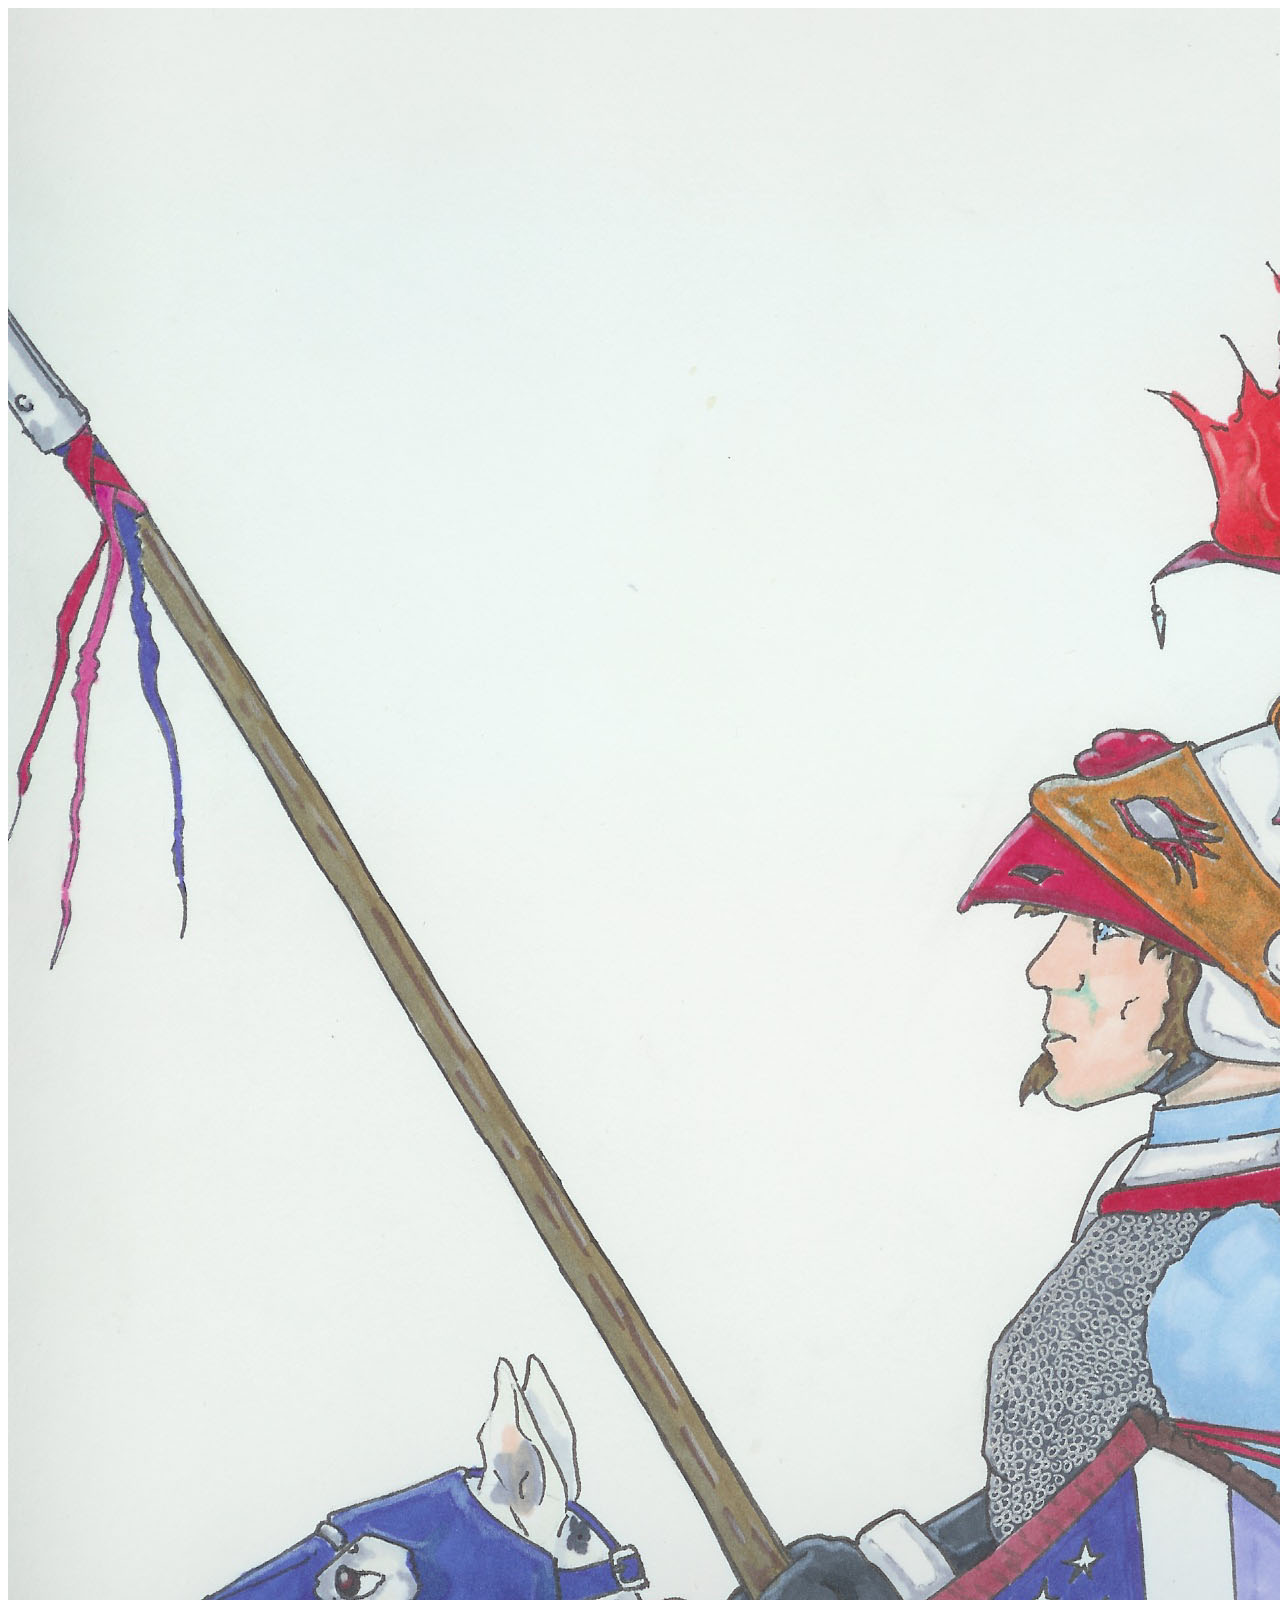
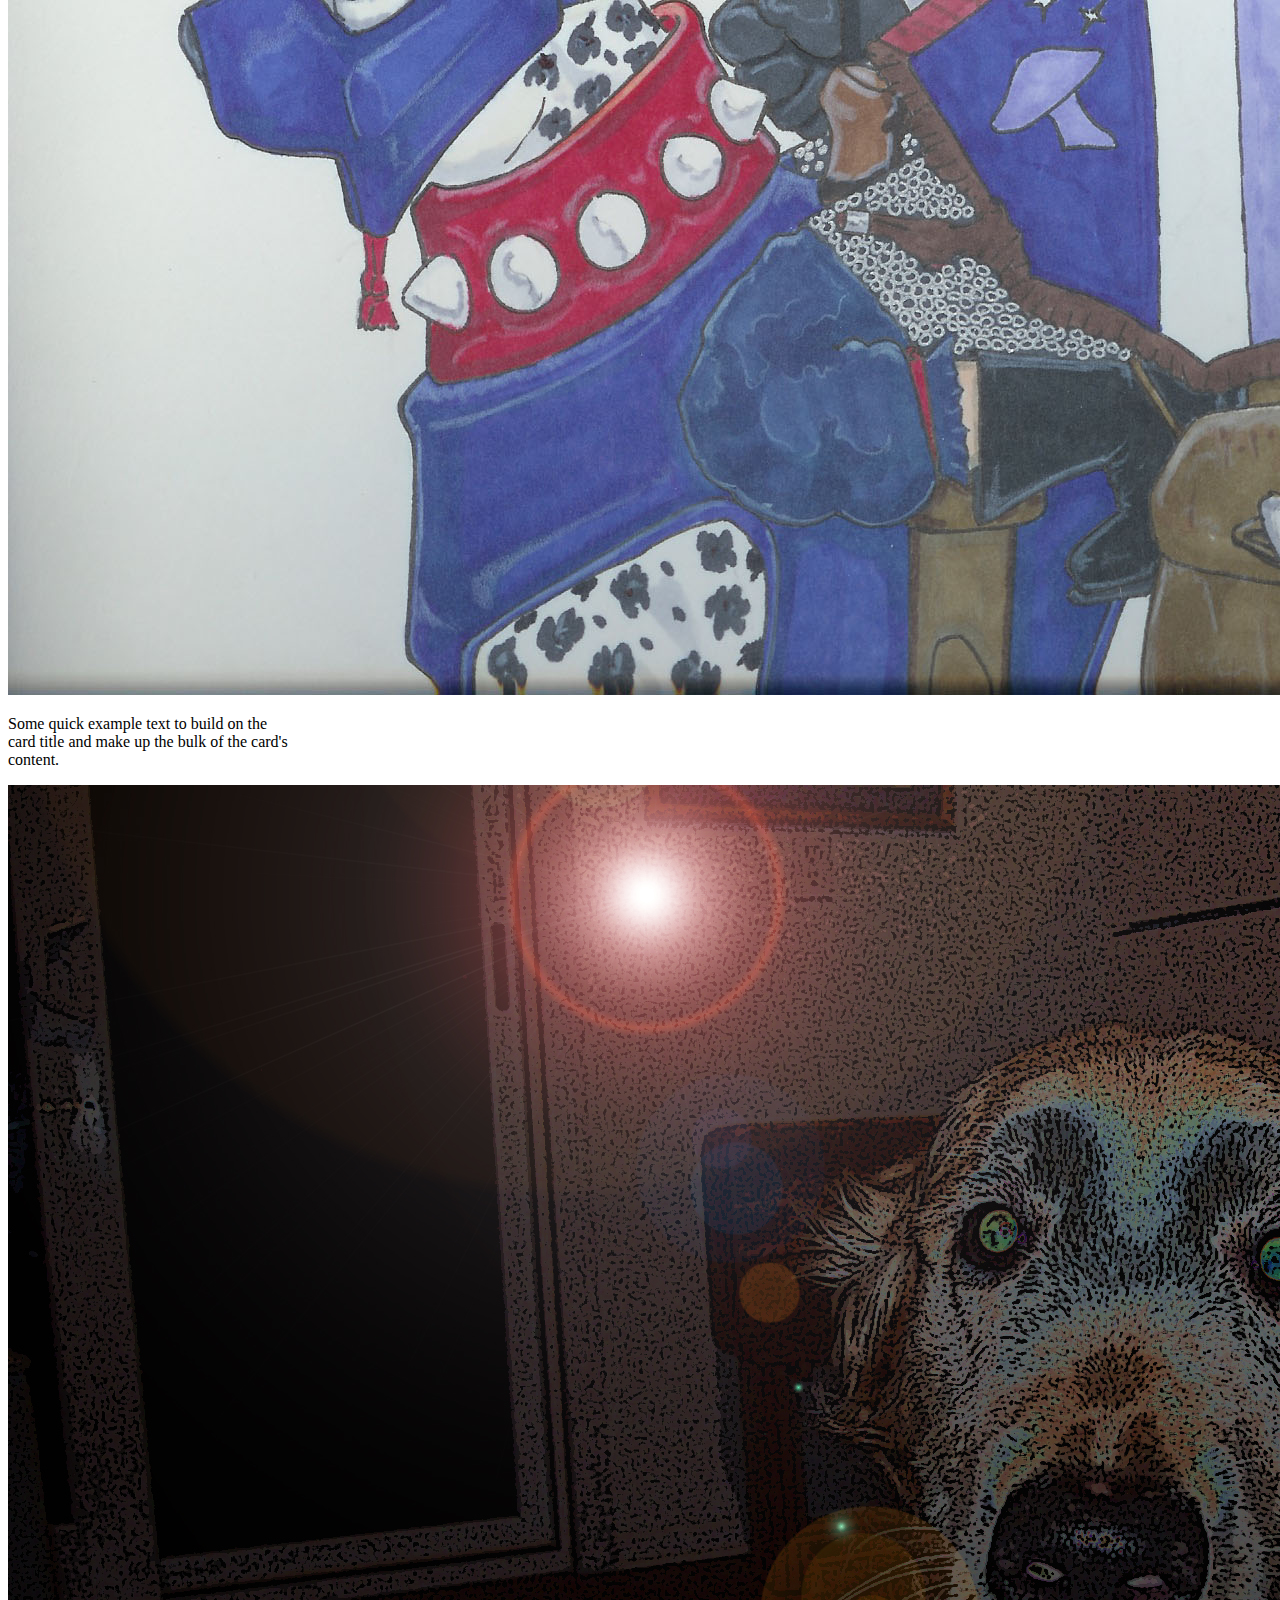
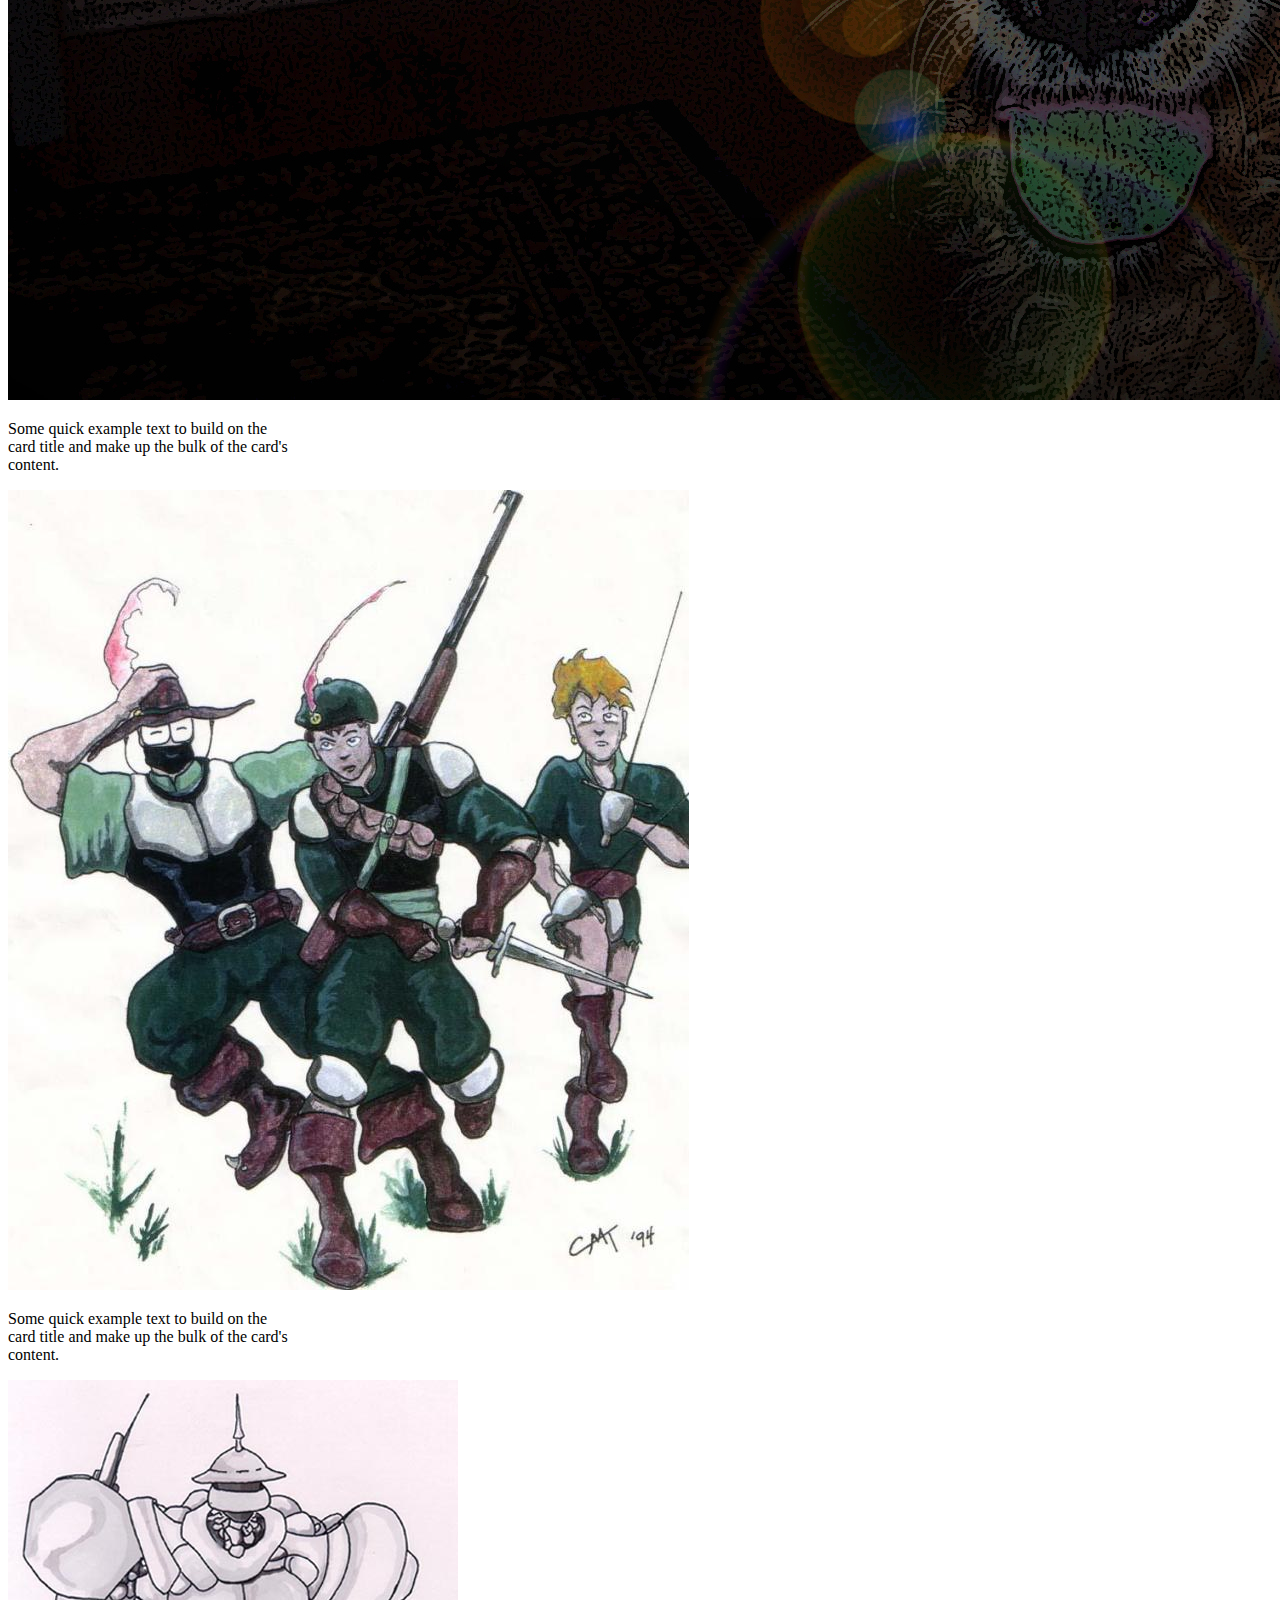
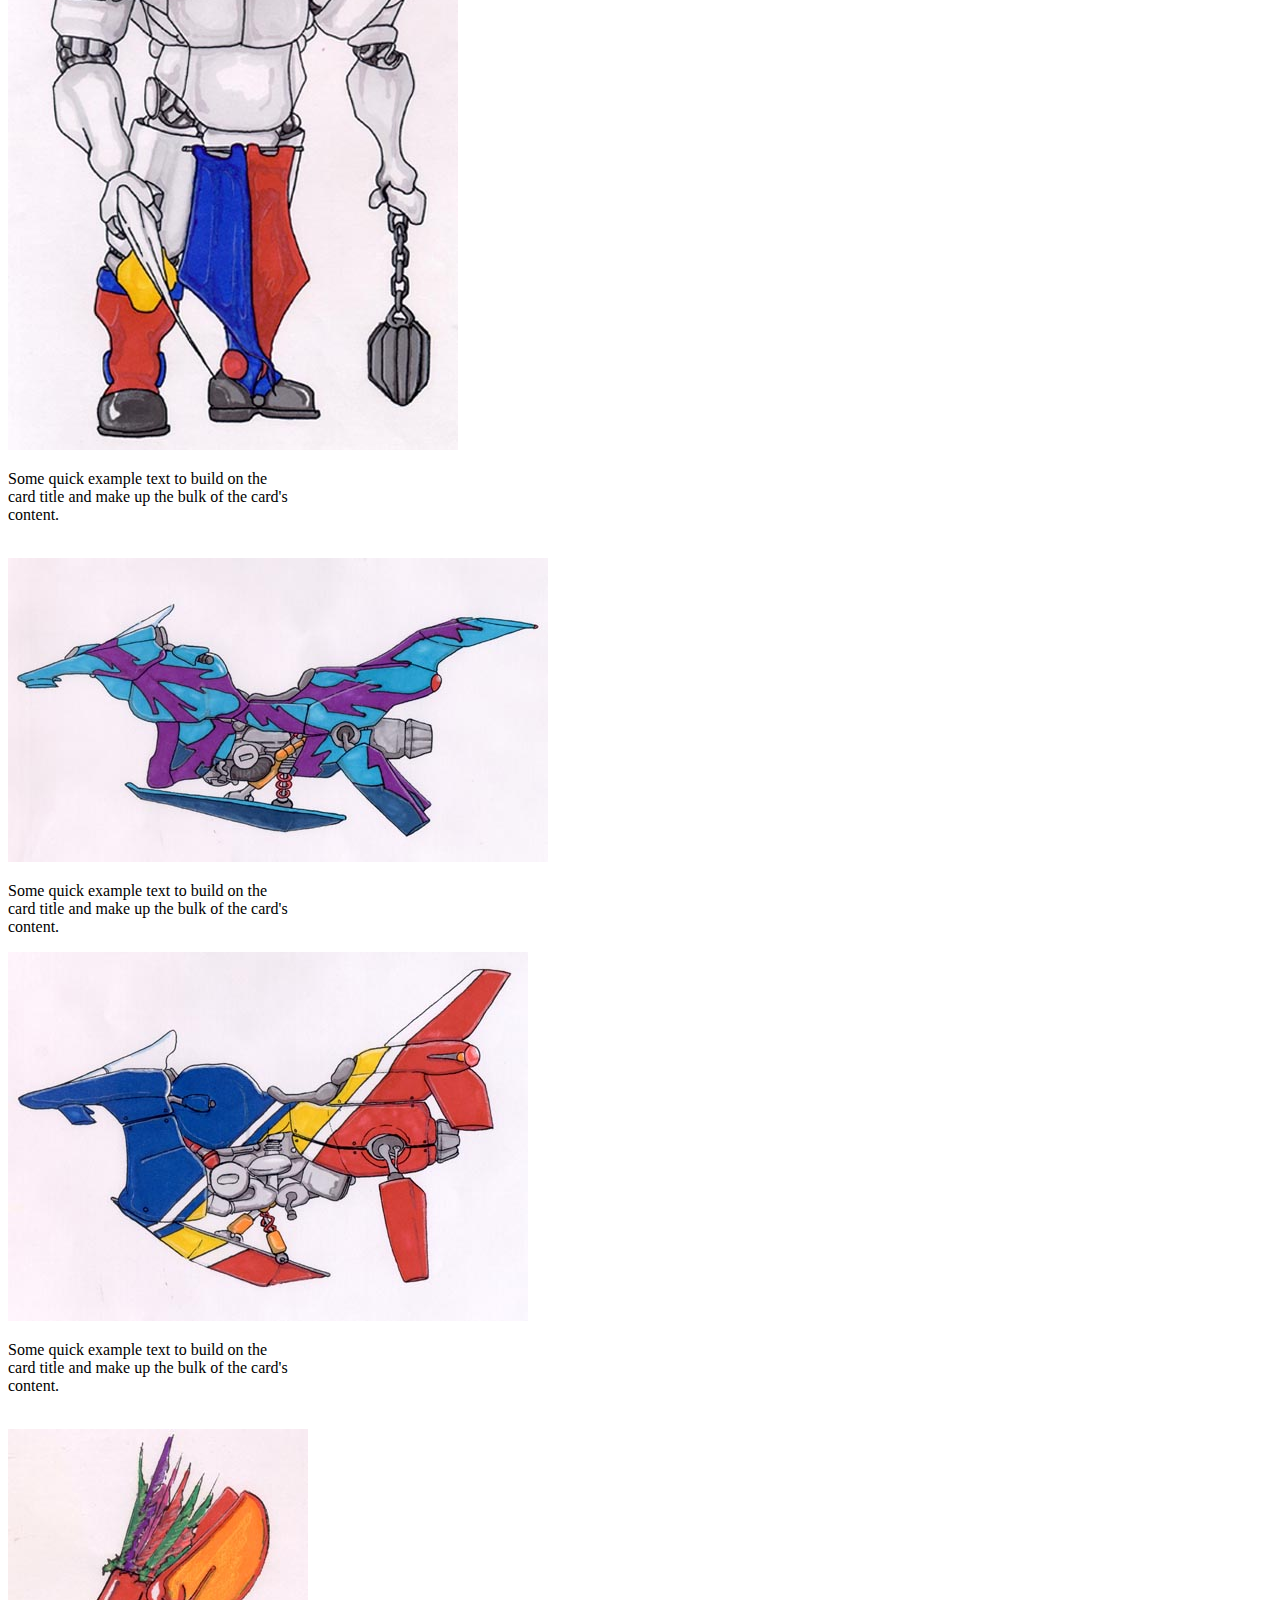
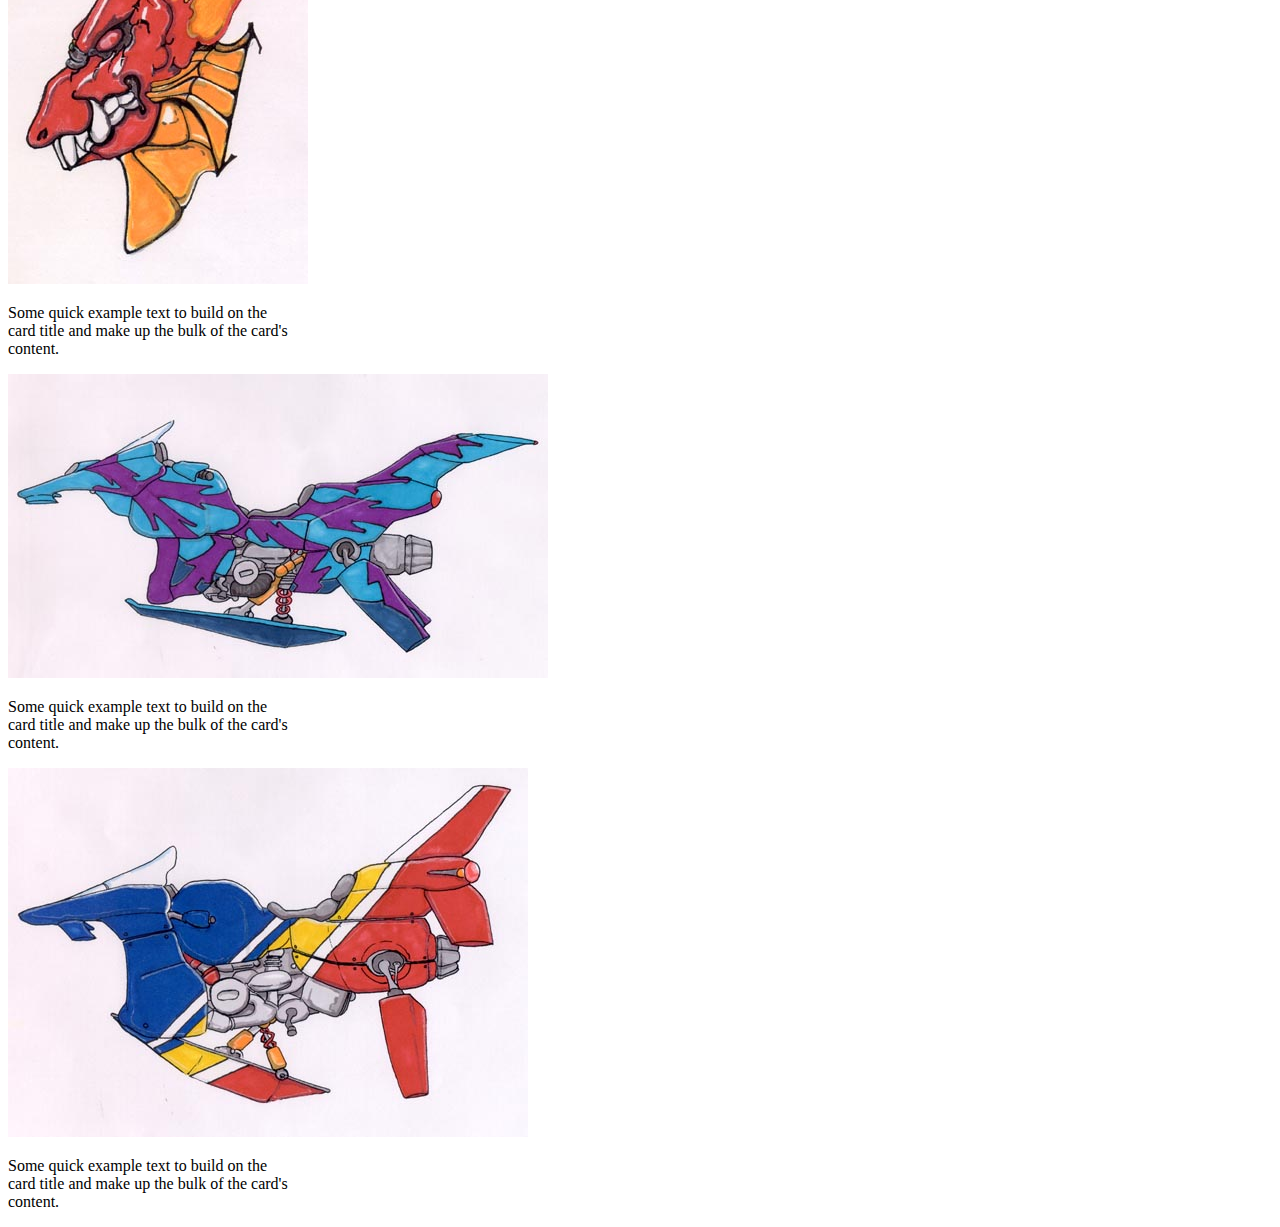
==== artWork.html @ ba12daaa "adding the art page with bootstrap cards" ====
<!DOCTYPE html>
<html>
  <head>
    <meta charset="utf-8">
    <title></title>
    <link rel="stylesheet" href="https://maxcdn.bootstrapcdn.com/bootstrap/4.0.0-beta.3/css/bootstrap.min.css" integrity="sha384-Zug+QiDoJOrZ5t4lssLdxGhVrurbmBWopoEl+M6BdEfwnCJZtKxi1KgxUyJq13dy" crossorigin="anonymous">
  </head>
  <body>
    <div class="row">
      <div class="col-md-3">
        <div class="card" style="width: 18rem;">
          <img class="card-img-top" src="images\cards\Bluebottle.jpg" alt="Card image cap">
          <div class="card-body">
            <p class="card-text">Some quick example text to build on the card title and make up the bulk of the card's content.</p>
          </div>
        </div>
      </div>
      <div class="col-md-3">
        <div class="card" style="width: 18rem;">
          <img class="card-img-top" src="images\cards\cozzy.jpg" alt="Card image cap">
          <div class="card-body">
            <p class="card-text">Some quick example text to build on the card title and make up the bulk of the card's content.</p>
          </div>
        </div>
      </div>
      <div class="col-md-3">
        <div class="card" style="width: 18rem;">
          <img class="card-img-top" src="images\cards\First.jpg" alt="Card image cap">
          <div class="card-body">
            <p class="card-text">Some quick example text to build on the card title and make up the bulk of the card's content.</p>
          </div>
        </div>
      </div>
      <div class="col-md-3">
        <div class="card" style="width: 18rem;">
          <img class="card-img-top" src="images\cards\Golem copy.JPG" alt="Card image cap">
          <div class="card-body">
            <p class="card-text">Some quick example text to build on the card title and make up the bulk of the card's content.</p>
          </div>
        </div>
      </div>
    </div>

    <br />

    <div class="row">
      <div class="col-sm-4">
        <div class="card" style="width: 18rem;">
          <img class="card-img-top" src="images\cards\JetMoto1.JPG" alt="Card image cap">
          <div class="card-body">
            <p class="card-text">Some quick example text to build on the card title and make up the bulk of the card's content.</p>
          </div>
        </div>
      </div>
      <div class="col-sm-4">
        <div class="card" style="width: 18rem;">
          <img class="card-img-top" src="images\cards\JetMoto2.JPG" alt="Card image cap">
          <div class="card-body">
            <p class="card-text">Some quick example text to build on the card title and make up the bulk of the card's content.</p>
          </div>
        </div>
      </div>
    </div>

    <br />

    <div class="row">
      <div class="col-sm-4">
        <div class="card" style="width: 18rem;">
          <img class="card-img-top" src="images\cards\Mask.JPG" alt="Card image cap">
          <div class="card-body">
            <p class="card-text">Some quick example text to build on the card title and make up the bulk of the card's content.</p>
          </div>
        </div>
      </div>
      <div class="col-sm-4">
        <div class="card" style="width: 18rem;">
          <img class="card-img-top" src="images\cards\JetMoto1.JPG" alt="Card image cap">
          <div class="card-body">
            <p class="card-text">Some quick example text to build on the card title and make up the bulk of the card's content.</p>
          </div>
        </div>
      </div>
      <div class="col-sm-4">
        <div class="card" style="width: 18rem;">
          <img class="card-img-top" src="images\cards\JetMoto2.JPG" alt="Card image cap">
          <div class="card-body">
            <p class="card-text">Some quick example text to build on the card title and make up the bulk of the card's content.</p>
          </div>
        </div>
      </div>
    </div>







    <script src="https://code.jquery.com/jquery-3.2.1.slim.min.js" integrity="sha384-KJ3o2DKtIkvYIK3UENzmM7KCkRr/rE9/Qpg6aAZGJwFDMVNA/GpGFF93hXpG5KkN" crossorigin="anonymous"></script>
    <script src="https://cdnjs.cloudflare.com/ajax/libs/popper.js/1.12.9/umd/popper.min.js" integrity="sha384-ApNbgh9B+Y1QKtv3Rn7W3mgPxhU9K/ScQsAP7hUibX39j7fakFPskvXusvfa0b4Q" crossorigin="anonymous"></script>
    <script src="https://maxcdn.bootstrapcdn.com/bootstrap/4.0.0-beta.3/js/bootstrap.min.js" integrity="sha384-a5N7Y/aK3qNeh15eJKGWxsqtnX/wWdSZSKp+81YjTmS15nvnvxKHuzaWwXHDli+4" crossorigin="anonymous"></script>
  </body>
</html>
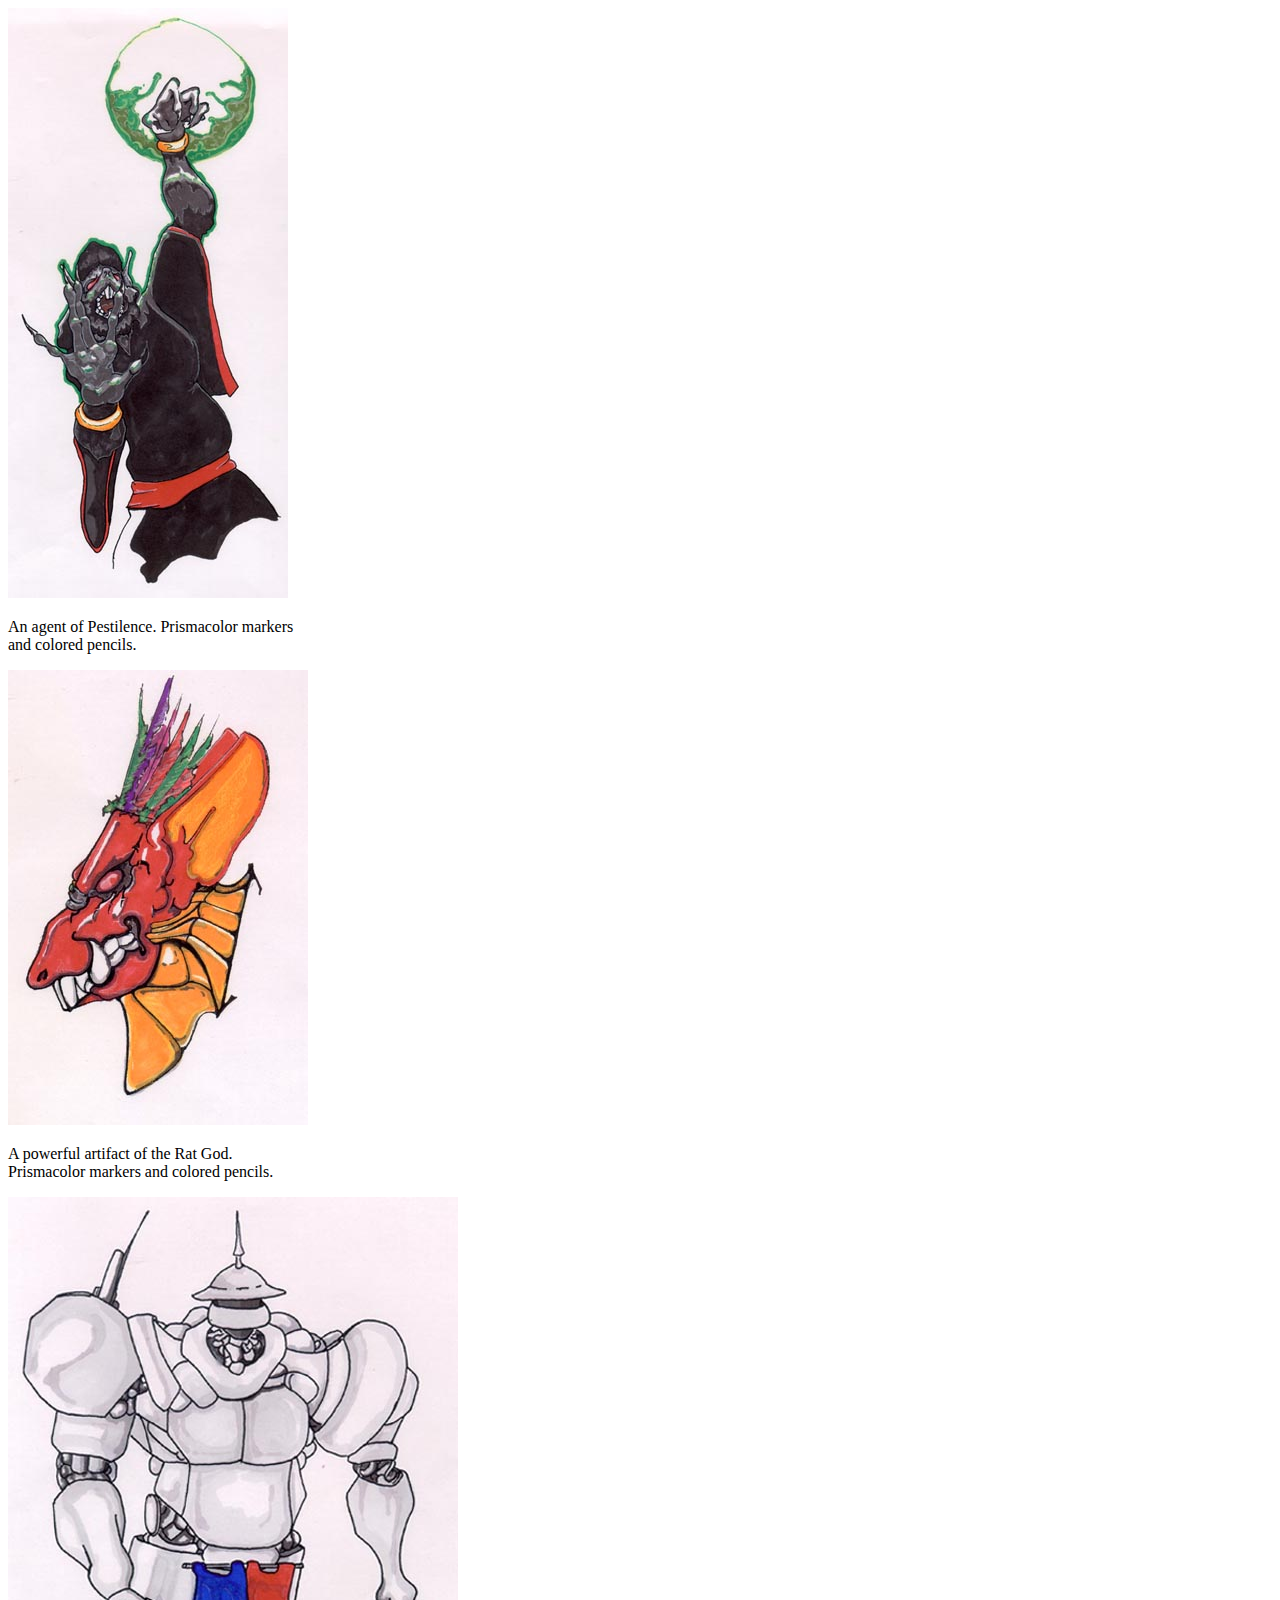
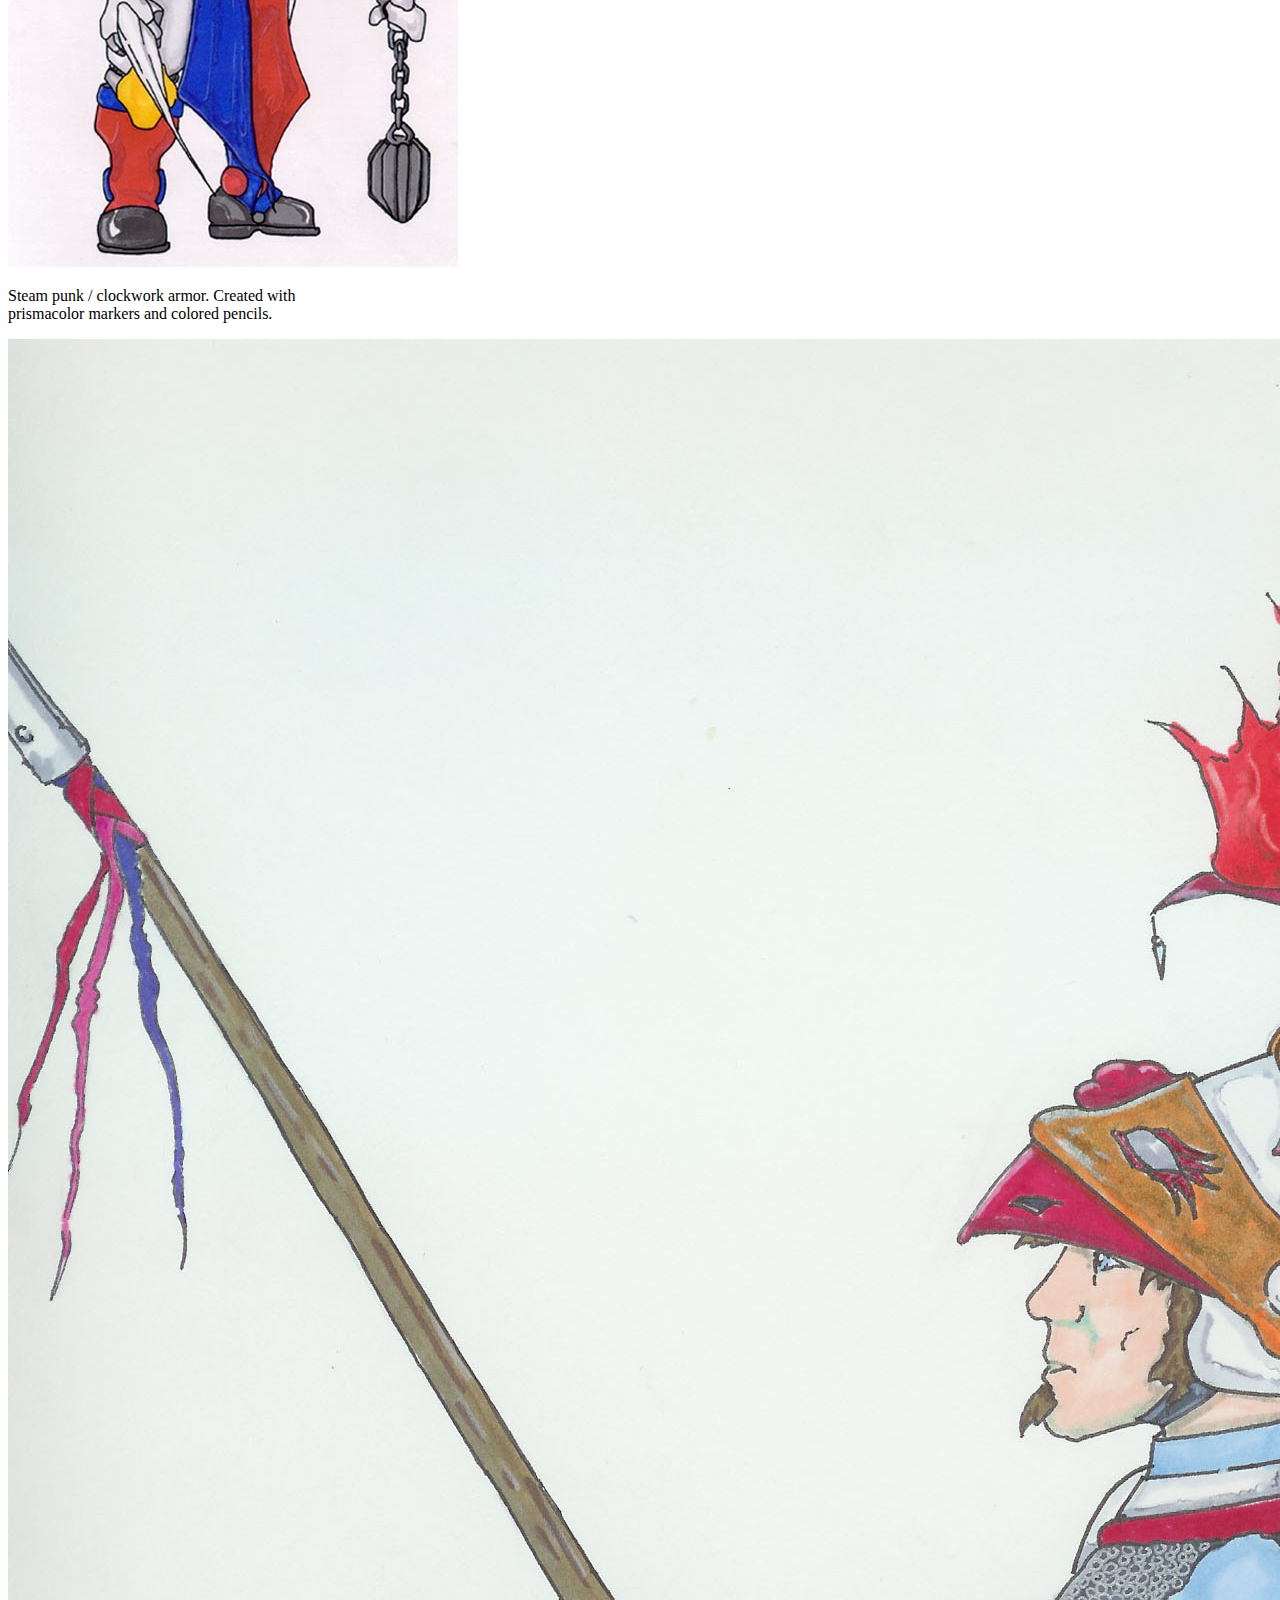
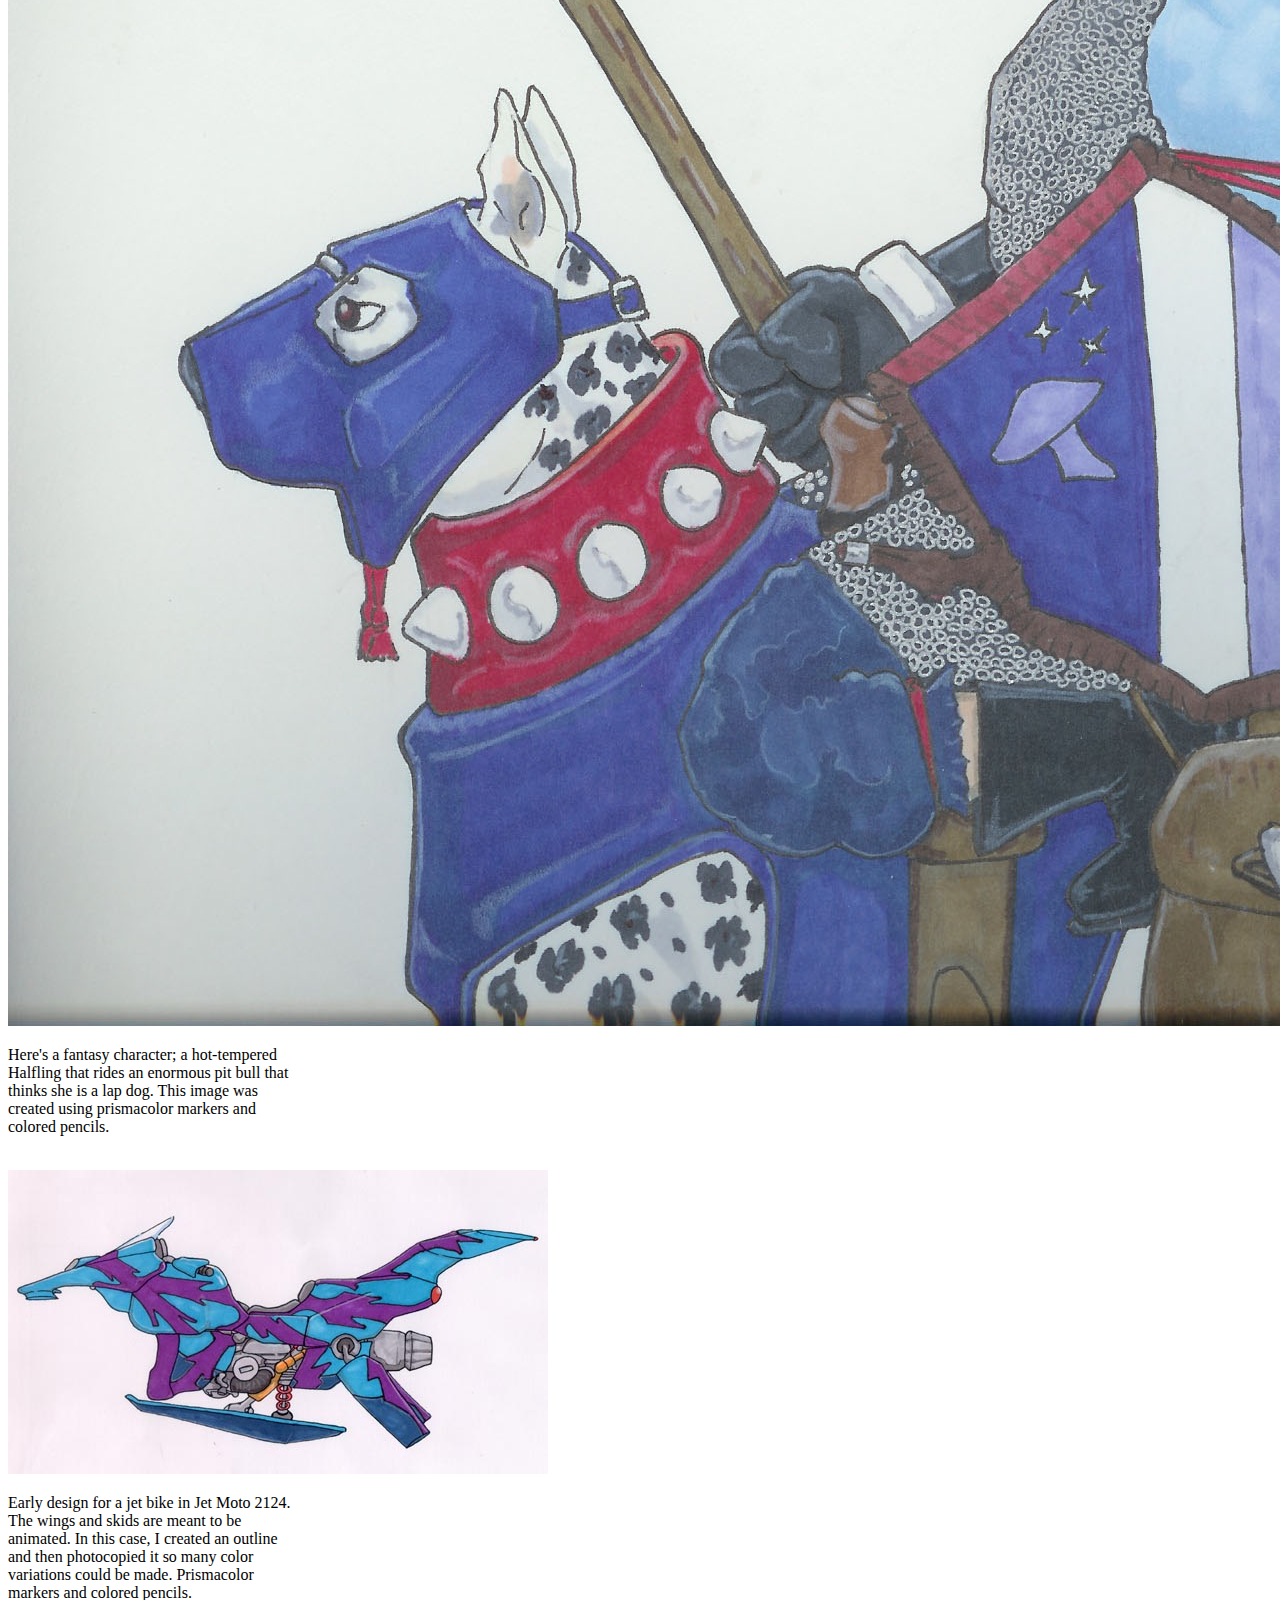
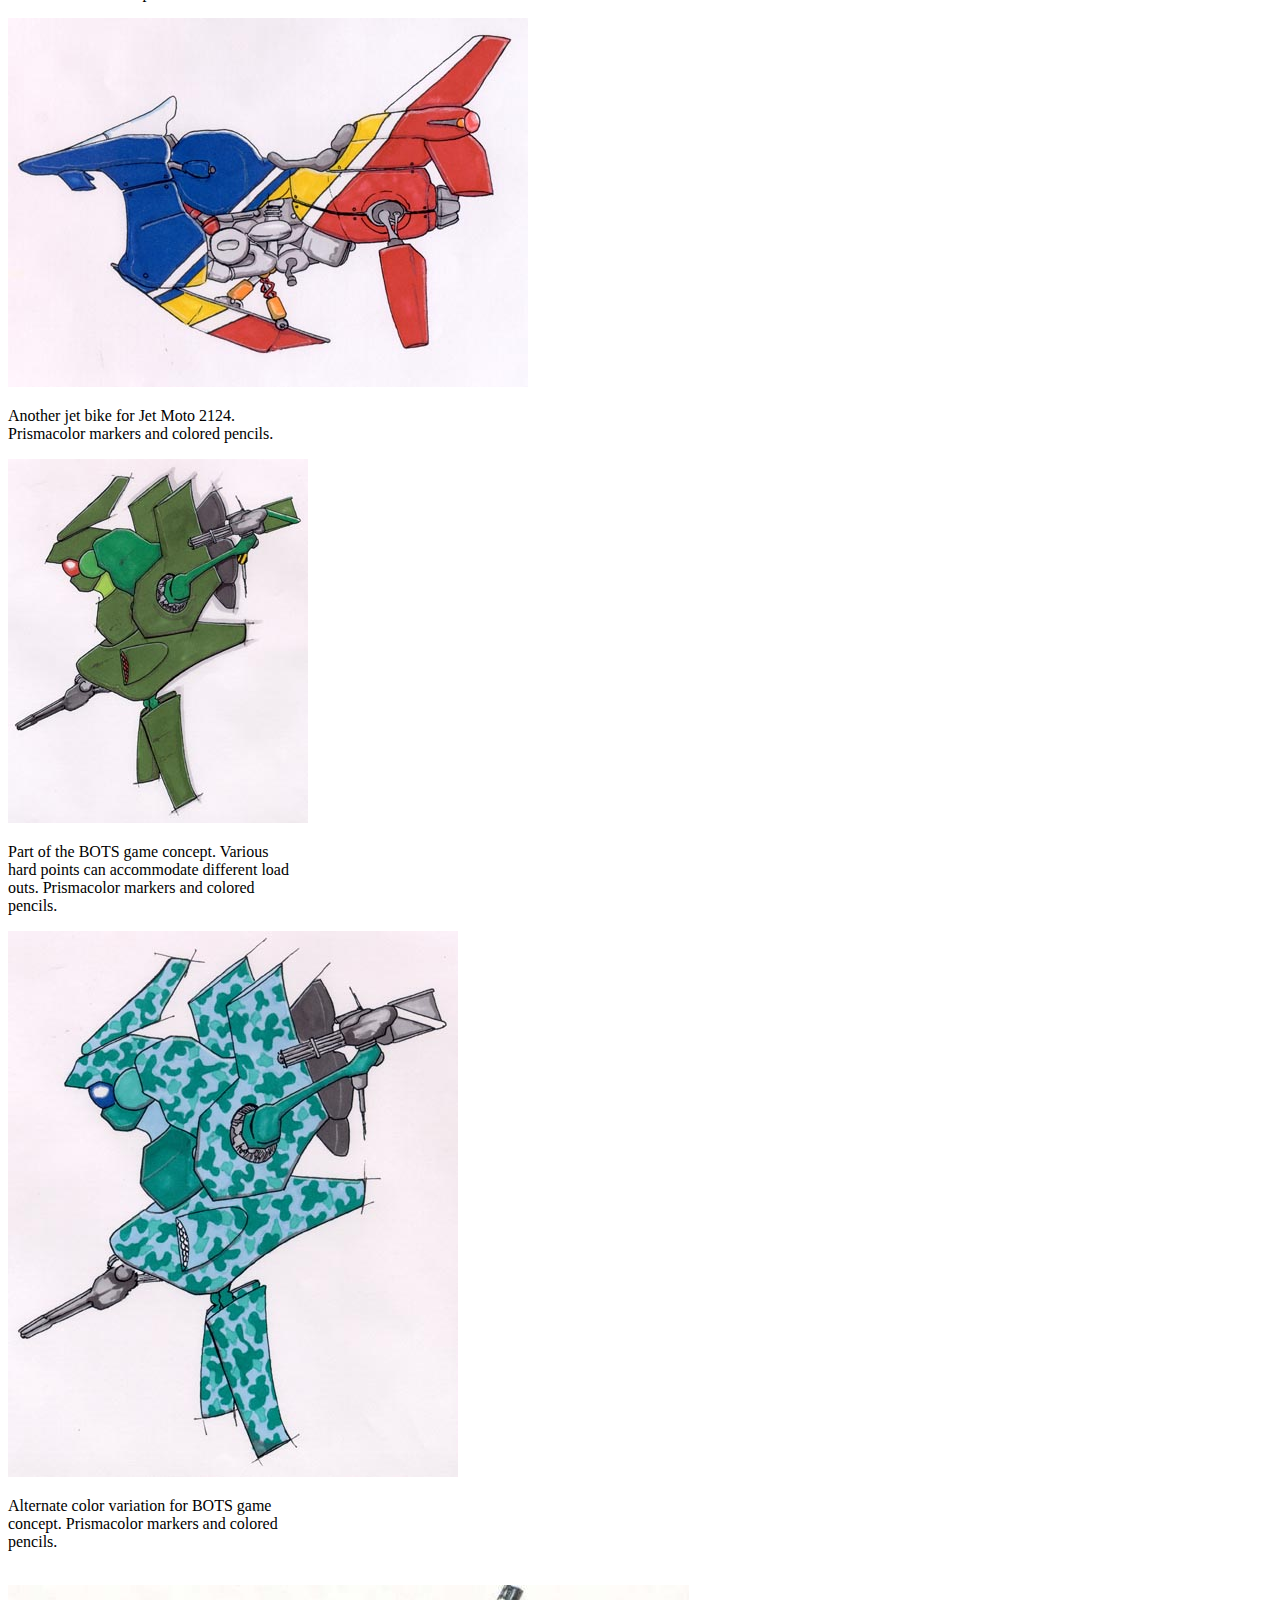
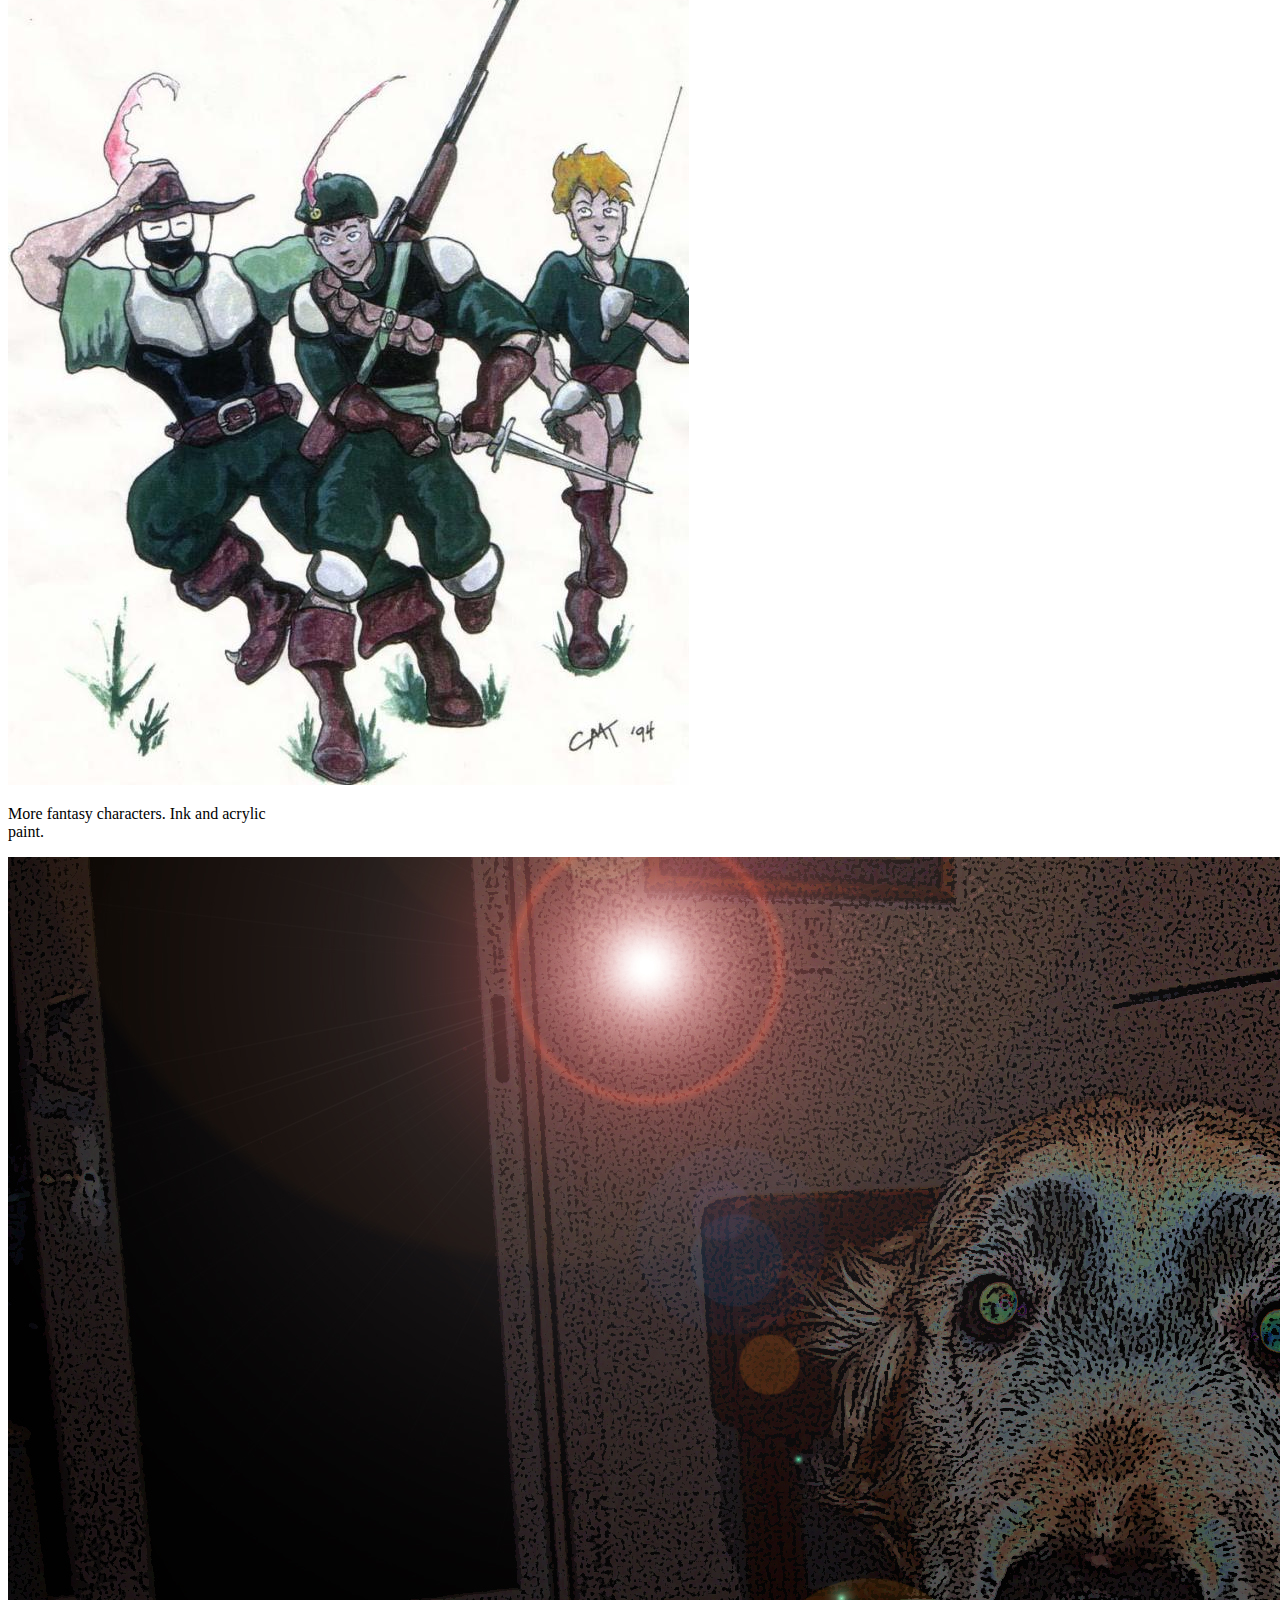
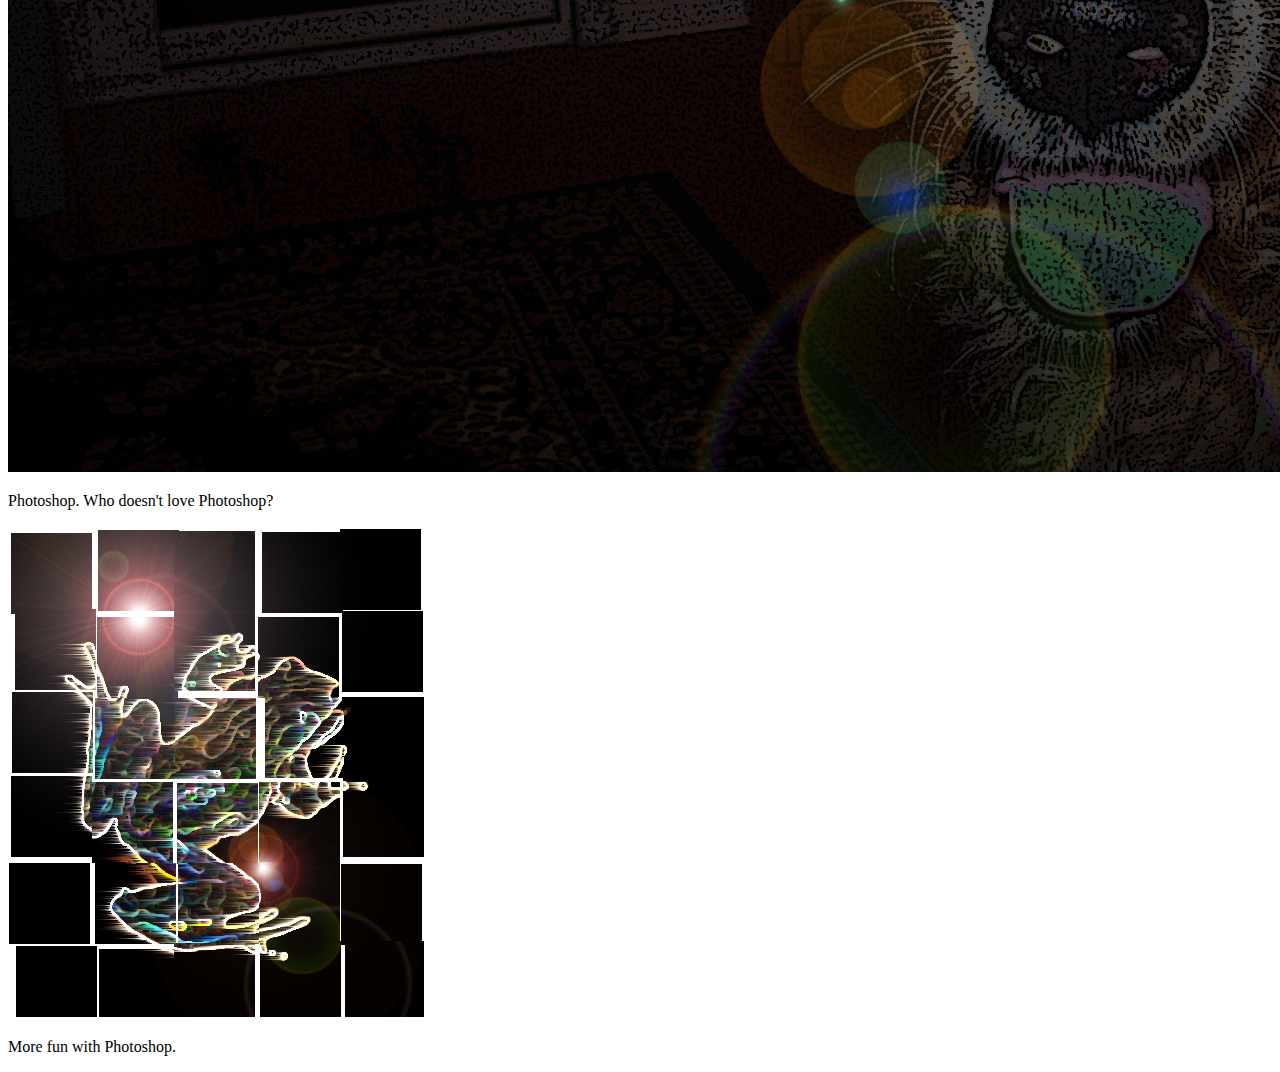
==== commit 9cb1e9dc: "Added caption to the cards in the art work page" ====
--- a/artWork.html
+++ b/artWork.html
@@ -9,33 +9,42 @@
     <div class="row">
       <div class="col-md-3">
         <div class="card" style="width: 18rem;">
-          <img class="card-img-top" src="images\cards\Bluebottle.jpg" alt="Card image cap">
+          <img class="card-img-top" src="images\cards\Shaman.JPG" alt="Card image cap">
           <div class="card-body">
-            <p class="card-text">Some quick example text to build on the card title and make up the bulk of the card's content.</p>
+            <p class="card-text">
+              An agent of Pestilence.  Prismacolor markers and colored pencils.
+            </p>
           </div>
         </div>
       </div>
       <div class="col-md-3">
         <div class="card" style="width: 18rem;">
-          <img class="card-img-top" src="images\cards\cozzy.jpg" alt="Card image cap">
+          <img class="card-img-top" src="images\cards\Mask.JPG" alt="Card image cap">
           <div class="card-body">
-            <p class="card-text">Some quick example text to build on the card title and make up the bulk of the card's content.</p>
+            <p class="card-text">
+              A powerful artifact of the Rat God.  Prismacolor markers and colored pencils.
+            </p>
           </div>
         </div>
       </div>
       <div class="col-md-3">
         <div class="card" style="width: 18rem;">
-          <img class="card-img-top" src="images\cards\First.jpg" alt="Card image cap">
+          <img class="card-img-top" src="images\cards\Golem.JPG" alt="Card image cap">
           <div class="card-body">
-            <p class="card-text">Some quick example text to build on the card title and make up the bulk of the card's content.</p>
+            <p class="card-text">
+              Steam punk / clockwork armor. Created with prismacolor markers and colored pencils.
+            </p>
           </div>
         </div>
       </div>
       <div class="col-md-3">
         <div class="card" style="width: 18rem;">
-          <img class="card-img-top" src="images\cards\Golem copy.JPG" alt="Card image cap">
+          <img class="card-img-top" src="images\cards\Bluebottle.jpg" alt="Card image cap">
           <div class="card-body">
-            <p class="card-text">Some quick example text to build on the card title and make up the bulk of the card's content.</p>
+            <p class="card-text">
+              Here's a fantasy character; a hot-tempered Halfling that rides an enormous pit bull that thinks she is a lap dog.
+              This image was created using prismacolor markers and colored pencils.
+            </p>
           </div>
         </div>
       </div>
@@ -44,48 +53,77 @@
     <br />
 
     <div class="row">
-      <div class="col-sm-4">
+      <div class="col-md-3">
         <div class="card" style="width: 18rem;">
           <img class="card-img-top" src="images\cards\JetMoto1.JPG" alt="Card image cap">
           <div class="card-body">
-            <p class="card-text">Some quick example text to build on the card title and make up the bulk of the card's content.</p>
+            <p class="card-text">
+              Early design for a jet bike in Jet Moto 2124.  The wings and skids are meant to be animated.
+              In this case, I created an outline and then photocopied it so many color variations could be made.
+              Prismacolor markers and colored pencils.
+            </p>
           </div>
         </div>
       </div>
-      <div class="col-sm-4">
+      <div class="col-md-3">
         <div class="card" style="width: 18rem;">
           <img class="card-img-top" src="images\cards\JetMoto2.JPG" alt="Card image cap">
           <div class="card-body">
-            <p class="card-text">Some quick example text to build on the card title and make up the bulk of the card's content.</p>
+            <p class="card-text">
+              Another jet bike for Jet Moto 2124.  Prismacolor markers and colored pencils.
+            </p>
           </div>
         </div>
       </div>
+    <div class="col-md-3">
+      <div class="card" style="width: 18rem;">
+        <img class="card-img-top" src="images\cards\VirusBot1.JPG" alt="Card image cap">
+        <div class="card-body">
+          <p class="card-text">
+            Part of the BOTS game concept.  Various hard points can accommodate different load outs.
+            Prismacolor markers and colored pencils.
+          </p>
+        </div>
+      </div>
     </div>
+    <div class="col-md-3">
+      <div class="card" style="width: 18rem;">
+        <img class="card-img-top" src="images\cards\VirusBot2.JPG" alt="Card image cap">
+        <div class="card-body">
+          <p class="card-text">
+            Alternate color variation for BOTS game concept.  Prismacolor markers and colored pencils.
+          </p>
+        </div>
+      </div>
+    </div>
+  </div>
 
     <br />
 
     <div class="row">
-      <div class="col-sm-4">
+      <div class="col-md-3">
         <div class="card" style="width: 18rem;">
-          <img class="card-img-top" src="images\cards\Mask.JPG" alt="Card image cap">
+          <img class="card-img-top" src="images\cards\First.jpg" alt="Card image cap">
           <div class="card-body">
-            <p class="card-text">Some quick example text to build on the card title and make up the bulk of the card's content.</p>
+            <p class="card-text">
+              More fantasy characters.  Ink and acrylic paint.
+            </p>
           </div>
         </div>
       </div>
-      <div class="col-sm-4">
+      <div class="col-md-3">
         <div class="card" style="width: 18rem;">
-          <img class="card-img-top" src="images\cards\JetMoto1.JPG" alt="Card image cap">
+          <img class="card-img-top" src="images\cards\cozzy.jpg" alt="Card image cap">
           <div class="card-body">
-            <p class="card-text">Some quick example text to build on the card title and make up the bulk of the card's content.</p>
+            <p class="card-text">Photoshop.  Who doesn't love Photoshop?</p>
           </div>
         </div>
       </div>
-      <div class="col-sm-4">
+      <div class="col-md-3">
         <div class="card" style="width: 18rem;">
-          <img class="card-img-top" src="images\cards\JetMoto2.JPG" alt="Card image cap">
+          <img class="card-img-top" src="images\cards\test.jpg" alt="Card image cap">
           <div class="card-body">
-            <p class="card-text">Some quick example text to build on the card title and make up the bulk of the card's content.</p>
+            <p class="card-text">More fun with Photoshop.</p>
           </div>
         </div>
       </div>
